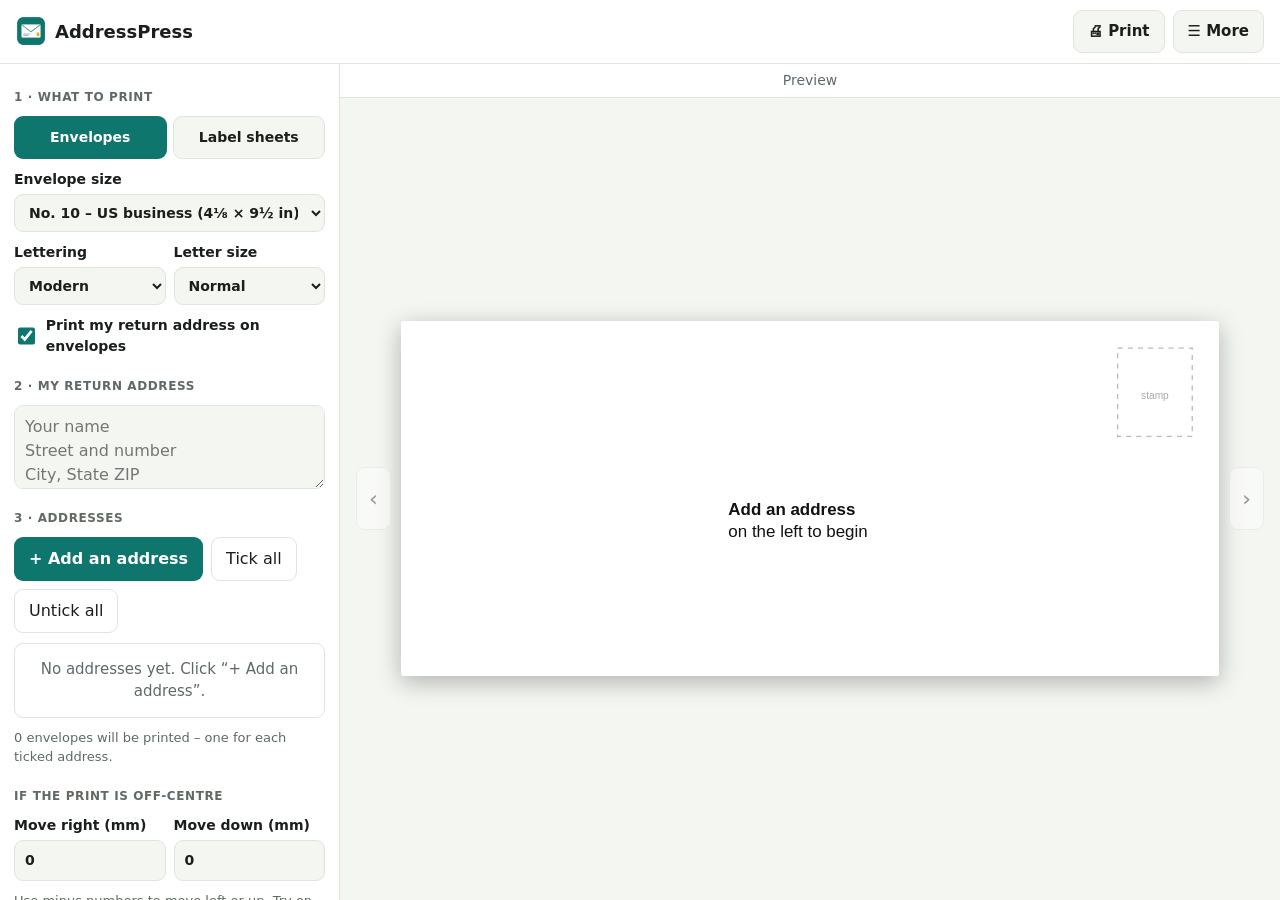
==== index.html @ 4247af62 "AddressPress 1.0" ====
<!doctype html>
<html lang="en">
<head>
  <meta charset="utf-8">
  <meta name="viewport" content="width=device-width, initial-scale=1">
  <title>AddressPress – Envelope &amp; Label Printer</title>
  <meta name="description" content="Print addresses on envelopes and label sheets from your own address book. Simple, private and offline, with no print limits.">
  <meta name="theme-color" content="#0f766e">
  <link rel="manifest" href="manifest.json">
  <link rel="icon" href="icon-192.png">
  <link rel="stylesheet" href="style.css">
  <style id="pageRule"></style>
</head>
<body>
  <header class="topbar">
    <div class="brand"><img src="icon-192.png" alt="" width="30" height="30"><span>AddressPress</span></div>
    <span class="tree-title"></span>
    <div class="top-btns">
      <button id="printBtn" class="tb">🖨 Print</button>
      <button id="testBtn" class="tb">Print a test page</button>
      <button id="moreBtn" class="tb">☰ More</button>
      <button id="proBtn" class="pro-btn" hidden>★ Get Pro</button>
    </div>
    <div id="menu" class="menu" hidden>
      <button id="importBtn">Import addresses from a CSV file… <span class="badge pro-only">PRO</span></button>
      <button id="exportBtn">Save all addresses as a CSV file</button>
      <button id="sampleBtn">Add some sample addresses</button>
      <button id="clearBtn" class="danger">Delete all addresses…</button>
      <a href="help.html" target="_blank" rel="noopener">❓ How to use AddressPress</a>
      <a href="mailto:thequan03072002@gmail.com?subject=AddressPress%20feedback">✉ Feedback &amp; support</a>
      <a href="https://apps.microsoft.com/detail/9MWSF3JMP1GJ" target="_blank" rel="noopener">More apps: PrintCal photo calendar maker</a>
      <a href="https://apps.microsoft.com/detail/9NRR32J91340" target="_blank" rel="noopener">More apps: Kinleaf family tree maker</a>
    </div>
    <input id="fileIn" type="file" accept=".csv,text/csv,text/plain" hidden>
  </header>

  <main class="layout">
    <aside class="left">
      <h2>1 · What to print</h2>
      <div class="seg3" id="modes" style="grid-template-columns:1fr 1fr">
        <button data-m="env">Envelopes</button>
        <button data-m="lab">Label sheets</button>
      </div>
      <label class="field" id="envF">Envelope size<select id="env"></select></label>
      <div class="two" id="envCustomF" hidden>
        <label class="field">Width (mm)<input id="ew" type="text" inputmode="decimal" maxlength="5"></label>
        <label class="field">Height (mm)<input id="eh" type="text" inputmode="decimal" maxlength="5"></label>
      </div>
      <label class="field" id="labF">Label sheet<select id="lab"></select></label>
      <div class="two" id="labOpts">
        <label class="field">Start at label no.<input id="start" type="text" inputmode="numeric" maxlength="2"></label>
        <label class="field">Labels show<select id="labWhat"><option value="to">Each address once</option><option value="ret">Only my return address</option></select></label>
      </div>
      <div class="two">
        <label class="field">Lettering<select id="font"><option value="sans">Modern</option><option value="serif">Classic</option><option value="script">Handwriting</option></select></label>
        <label class="field">Letter size<select id="size"><option value="0.85">Small</option><option value="1">Normal</option><option value="1.2">Large</option><option value="1.4">Extra large</option></select></label>
      </div>
      <label class="check" id="retChkF"><input id="showRet" type="checkbox"> Print my return address on envelopes</label>

      <h2>2 · My return address</h2>
      <textarea id="ret" placeholder="Your name&#10;Street and number&#10;City, State ZIP" spellcheck="false"></textarea>

      <h2>3 · Addresses <span id="count" style="text-transform:none;letter-spacing:0"></span></h2>
      <div class="row-btns" style="margin-top:0">
        <button id="addBtn" class="primary">+ Add an address</button>
        <button id="allBtn" class="ghost">Tick all</button>
        <button id="noneBtn" class="ghost">Untick all</button>
      </div>
      <ul id="contacts" class="contacts"></ul>
      <p id="hint" class="hint"></p>

      <h2>If the print is off-centre</h2>
      <div class="two">
        <label class="field">Move right (mm)<input id="dx" type="text" inputmode="decimal" maxlength="5"></label>
        <label class="field">Move down (mm)<input id="dy" type="text" inputmode="decimal" maxlength="5"></label>
      </div>
      <p class="hint">Use minus numbers to move left or up. Try on plain paper first.</p>
    </aside>

    <section class="stage">
      <div id="pager" class="pager"></div>
      <div class="preview">
        <button id="prev" class="nav" title="Previous page">‹</button>
        <div id="page" style="height:100%;display:flex;align-items:center;justify-content:center;min-width:0;flex:1"></div>
        <button id="next" class="nav" title="Next page">›</button>
      </div>
    </section>
  </main>

  <dialog id="cDialog" class="dlg">
    <h2 id="cTitle">Add an address</h2>
    <label class="field">Name<input id="cName" type="text" maxlength="80" placeholder="e.g. Mr and Mrs Robert Miller"></label>
    <label class="field">Address<textarea id="cAddr" maxlength="400" placeholder="Street and number&#10;City, State ZIP&#10;Country (if abroad)" spellcheck="false"></textarea></label>
    <div class="row-btns">
      <button id="cSave" class="primary">Save</button>
      <button id="cNext" class="ghost">Save and add another</button>
      <button id="cCancel" class="ghost">Cancel</button>
    </div>
  </dialog>

  <dialog id="proDialog" class="dlg">
    <h2>AddressPress Pro</h2>
    <p class="muted">One-time purchase. Yours forever on this Microsoft account. Printing is never limited – print as often as you like, also in the free version.</p>
    <ul class="pro-list">
      <li><strong>Unlimited addresses</strong> in your address book <span class="muted">(Free: 10)</span></li>
      <li><strong>Import from a CSV file</strong> – bring your list from Excel, Google Contacts or Outlook</li>
      <li><strong>Your own envelope size</strong> in millimetres</li>
    </ul>
    <p id="proMsg" class="pro-msg" hidden></p>
    <div class="row-btns">
      <button id="buyBtn" class="primary">Unlock Pro</button>
      <button id="restoreBtn" class="ghost">Restore purchase</button>
      <button id="closePro" class="ghost">Not now</button>
    </div>
  </dialog>

  <div id="toast" class="toast" hidden></div>
  <div id="printArea"></div>
  <script src="app.js"></script>
</body>
</html>
---- style.css ----
:root {
  --bg: #f4f6f2; --card: #ffffff; --text: #1a1f1b; --muted: #5f6b62;
  --line: #dfe5dc; --accent: #0f766e; --accent-2: #d5f2ee; --on-accent: #ffffff; --danger: #b42318;
  color-scheme: light dark;
}
@media (prefers-color-scheme: dark) {
  :root { --bg: #121613; --card: #1b211c; --text: #e9efe9; --muted: #9aa79d;
    --line: #2c362e; --accent: #5eead4; --accent-2: #0f3b37; --on-accent: #04211f; --danger: #f97066; }
}
* { box-sizing: border-box; }
html, body { height: 100%; }
body { margin: 0; font: 16px/1.5 "Segoe UI", system-ui, sans-serif; background: var(--bg); color: var(--text); display: flex; flex-direction: column; }
[hidden] { display: none !important; }
.topbar { position: relative; display: flex; align-items: center; gap: 14px; padding: 10px 16px; border-bottom: 1px solid var(--line); background: var(--card); }
.brand { display: flex; align-items: center; gap: 9px; font-weight: 700; font-size: 18px; }
.brand img { border-radius: 7px; }
.tree-title { flex: 1; min-width: 120px; font: 600 17px "Segoe UI", system-ui, sans-serif; padding: 8px 10px; border-radius: 9px; border: 1px solid transparent; background: transparent; color: var(--text); }
.tree-title:hover { border-color: var(--line); }
.top-btns { display: flex; gap: 8px; align-items: center; }
button { font: inherit; border-radius: 9px; padding: 9px 14px; cursor: pointer; border: 1px solid transparent; }
button:disabled { opacity: .45; cursor: not-allowed; }
.tb { background: var(--bg); color: var(--text); border-color: var(--line); font-weight: 600; font-size: 15px; }
.tb:hover, .ghost:hover { border-color: var(--accent); }
.primary { background: var(--accent); color: var(--on-accent); font-weight: 700; }
.ghost { background: transparent; color: var(--text); border-color: var(--line); }
.danger { color: var(--danger) !important; }
.pro-btn { background: linear-gradient(135deg, #f59e0b, #ef4444); color: #fff; font-weight: 700; border: 0; }
.pro-btn.is-pro { background: var(--accent-2); color: var(--accent); cursor: default; }
.badge { font-size: 10px; font-weight: 700; background: #f59e0b; color: #1f1503; border-radius: 4px; padding: 1px 5px; margin-left: 4px; vertical-align: 1px; }
body.unlocked .pro-only { display: none; }
.menu { position: absolute; right: 16px; top: 54px; z-index: 20; background: var(--card); border: 1px solid var(--line); border-radius: 12px; padding: 6px; display: flex; flex-direction: column; min-width: 300px; box-shadow: 0 10px 30px rgba(0,0,0,.25); }
.menu button, .menu a { text-align: left; background: transparent; color: var(--text); padding: 10px 12px; border-radius: 8px; text-decoration: none; font-size: 15px; }
.menu button:hover, .menu a:hover { background: var(--accent-2); }

.layout { flex: 1; min-height: 0; display: grid; grid-template-columns: 340px minmax(0, 1fr); }
.left, .right { background: var(--card); padding: 14px; overflow: auto; display: flex; flex-direction: column; gap: 10px; }
.left { border-right: 1px solid var(--line); }
.right { border-left: 1px solid var(--line); }
@media (max-width: 900px) { .layout { grid-template-columns: 1fr; grid-template-rows: auto 60vh auto; } .left { max-height: 160px; } }
input[type=text], input[type=search], select, textarea { font: inherit; padding: 9px 10px; border-radius: 9px; border: 1px solid var(--line); background: var(--bg); color: var(--text); width: 100%; }
input:focus, select:focus, textarea:focus, button:focus-visible { outline: 3px solid var(--accent); outline-offset: 1px; }
textarea { min-height: 70px; resize: vertical; }
.people { list-style: none; margin: 0; padding: 0; display: flex; flex-direction: column; gap: 2px; flex: 1; overflow: auto; }
.people button { width: 100%; text-align: left; background: transparent; color: var(--text); padding: 7px 9px; font-size: 15px; overflow: hidden; text-overflow: ellipsis; white-space: nowrap; }
.people button:hover { background: var(--bg); }
.people button.on { background: var(--accent-2); color: var(--accent); font-weight: 700; }
.people small { color: var(--muted); font-weight: 400; }
.hint { color: var(--muted); font-size: 13px; font-weight: 400; margin: 0; }
.muted { color: var(--muted); }

.stage { position: relative; min-width: 0; min-height: 0; display: flex; flex-direction: column; }
.stagebar { display: flex; justify-content: space-between; align-items: center; gap: 12px; padding: 8px 12px; border-bottom: 1px solid var(--line); background: var(--card); font-size: 14px; }
.stagebar label { display: flex; align-items: center; gap: 8px; color: var(--muted); min-width: 0; }
.stagebar select { width: auto; max-width: 340px; padding: 6px 8px; }
.zoom { display: flex; gap: 4px; }
.zoom button { background: var(--bg); color: var(--text); border-color: var(--line); padding: 5px 12px; font-weight: 700; }
#svg { flex: 1; width: 100%; min-height: 0; cursor: grab; touch-action: none; background: var(--bg); }
#svg.drag { cursor: grabbing; }
#svg .p { cursor: pointer; }
.stage-hint { position: absolute; left: 0; right: 0; bottom: 8px; text-align: center; color: var(--muted); font-size: 13px; margin: 0; pointer-events: none; }

.right h2 { font-size: 20px; margin: 0; }
.field { display: flex; flex-direction: column; gap: 4px; font-weight: 600; font-size: 14px; }
.two { display: grid; grid-template-columns: 1fr 1fr; gap: 8px; }
.seg { display: flex; gap: 0; border: 1px solid var(--line); border-radius: 9px; overflow: hidden; }
.seg button { flex: 1; border-radius: 0; background: var(--bg); color: var(--text); padding: 8px 6px; font-size: 14px; }
.seg button.on { background: var(--accent); color: var(--on-accent); font-weight: 700; }
.photo-row { display: flex; align-items: center; gap: 12px; }
.photo { width: 76px; height: 76px; border-radius: 50%; object-fit: cover; background: var(--accent-2); border: 2px solid var(--line); display: flex; align-items: center; justify-content: center; font-weight: 700; font-size: 24px; color: var(--accent); flex: none; }
.rel { display: grid; grid-template-columns: 1fr 1fr; gap: 8px; }
.rel button { background: var(--accent-2); color: var(--accent); font-weight: 700; font-size: 14px; padding: 10px 6px; }
.rel button:hover { outline: 2px solid var(--accent); }
.rel .wide { grid-column: 1 / -1; }
.check { display: flex; align-items: center; gap: 8px; font-weight: 600; font-size: 14px; }
.check input { width: 18px; height: 18px; accent-color: var(--accent); }
.sect { font-size: 12px; text-transform: uppercase; letter-spacing: .6px; color: var(--muted); margin: 8px 0 0; }
.empty-panel { color: var(--muted); text-align: center; margin-top: 30px; }

.dlg { border: 1px solid var(--line); border-radius: 16px; padding: 24px; background: var(--card); color: var(--text); max-width: 460px; width: calc(100% - 32px); }
.dlg::backdrop { background: rgba(0,0,0,.55); }
.dlg h2 { margin: 0 0 6px; font-size: 22px; }
.dlg .field { margin-top: 12px; }
.row-btns { display: flex; gap: 8px; flex-wrap: wrap; margin-top: 18px; }
.pro-list { padding-left: 20px; line-height: 1.8; }
.pro-msg { background: var(--accent-2); border-radius: 8px; padding: 9px 11px; }
.pick-list { display: flex; flex-direction: column; gap: 8px; margin-top: 12px; }
.pick-list button { background: var(--accent-2); color: var(--accent); font-weight: 700; text-align: left; }
.toast { position: fixed; left: 50%; bottom: 26px; transform: translateX(-50%); background: #1f2937; color: #fff; padding: 11px 18px; border-radius: 10px; z-index: 50; max-width: calc(100% - 24px); }

.left h2 { font-size: 12px; text-transform: uppercase; letter-spacing: .6px; color: var(--muted); margin: 10px 0 0; }
.three { display: grid; grid-template-columns: 1.3fr .8fr 1.2fr; gap: 6px; }
.addrow { display: flex; gap: 6px; }
.addrow input { flex: 1; }
.events { list-style: none; margin: 0; padding: 0; display: flex; flex-direction: column; gap: 2px; }
.events li { display: flex; align-items: center; gap: 8px; padding: 5px 6px; border-radius: 8px; font-size: 14px; }
.events li:hover { background: var(--bg); }
.events .when { color: var(--muted); font-variant-numeric: tabular-nums; min-width: 54px; }
.events .txt { flex: 1; overflow: hidden; text-overflow: ellipsis; white-space: nowrap; }
.events button { background: transparent; color: var(--muted); padding: 2px 8px; border-color: transparent; }
.events button:hover { color: var(--danger); border-color: var(--line); }
.stage { align-items: stretch; background: var(--bg); }
.months { display: flex; gap: 4px; padding: 8px 12px; flex-wrap: wrap; justify-content: center; border-bottom: 1px solid var(--line); background: var(--card); }
.months button { background: var(--bg); color: var(--text); border-color: var(--line); padding: 5px 10px; font-size: 14px; position: relative; }
.months button.on { background: var(--accent); color: var(--on-accent); font-weight: 700; border-color: transparent; }
.months button.has::after { content: ""; position: absolute; right: 3px; top: 3px; width: 6px; height: 6px; border-radius: 50%; background: #f59e0b; }
.preview { flex: 1; min-height: 0; display: flex; align-items: center; justify-content: center; padding: 16px; gap: 10px; }
.preview svg { max-width: 100%; max-height: 100%; width: auto; height: 100%; background: #fff; box-shadow: 0 6px 24px rgba(0,0,0,.28); border-radius: 3px; }
.nav { background: var(--card); color: var(--text); border-color: var(--line); font-size: 22px; padding: 14px 12px; }
.swatches { display: flex; gap: 6px; flex-wrap: wrap; }
.swatches button { width: 30px; height: 30px; border-radius: 50%; padding: 0; border: 3px solid transparent; }
.swatches button.on { border-color: var(--text); }

#printArea { display: none; }
@media print {
  body > *:not(#printArea) { display: none !important; }
  body { background: #fff; display: block; margin: 0; }
  #printArea { display: block; }
  #printArea svg { display: block; width: 100vw; height: 100vh; page-break-after: always; break-after: page; }
}
.seg3 { display: grid; grid-template-columns: 1fr 1fr 1fr; gap: 6px; }
.seg3 button { background: var(--bg); color: var(--text); border-color: var(--line); padding: 10px 4px; font-size: 14px; font-weight: 600; }
.seg3 button.on { background: var(--accent); color: var(--on-accent); border-color: transparent; }
#words { min-height: 220px; font-size: 16px; line-height: 1.45; flex: 1; }
.pager { text-align: center; padding: 6px; color: var(--muted); font-size: 14px; background: var(--card); border-bottom: 1px solid var(--line); }
.warn { background: var(--accent-2); border-radius: 8px; padding: 8px 10px; font-size: 13px; margin: 0; }
.contacts { flex: none; min-height: 46px; list-style: none; margin: 0; padding: 0; display: flex; flex-direction: column; gap: 2px; max-height: 260px; overflow: auto; border: 1px solid var(--line); border-radius: 9px; }
.contacts li { display: flex; align-items: center; gap: 8px; padding: 6px 8px; font-size: 15px; }
.contacts li:hover { background: var(--bg); }
.contacts input { width: 18px; height: 18px; accent-color: var(--accent); flex: none; }
.contacts .nm { flex: 1; overflow: hidden; text-overflow: ellipsis; white-space: nowrap; cursor: pointer; }
.contacts small { color: var(--muted); }
.contacts button { background: transparent; color: var(--muted); padding: 2px 8px; border-color: transparent; }
.contacts button:hover { color: var(--danger); border-color: var(--line); }
.contacts .none { color: var(--muted); padding: 14px; text-align: center; }
.preview svg { height: auto; max-height: 100%; }
#ret { min-height: 84px; }
#cAddr { min-height: 110px; }
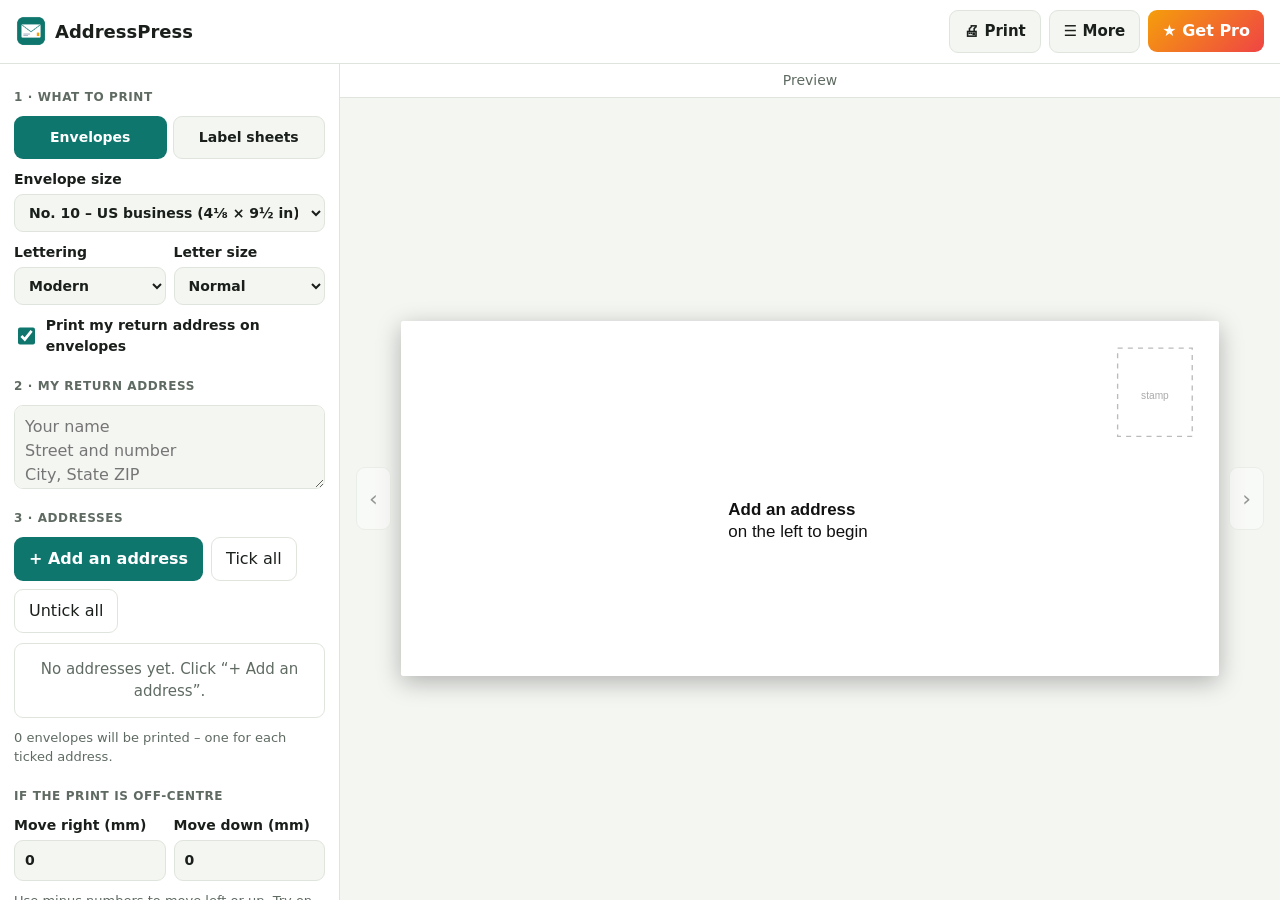
==== commit 3e0ade7c: "Harden Pro check, close side doors, feedback note" ====
--- a/index.html
+++ b/index.html
@@ -22,7 +22,7 @@
       <button id="proBtn" class="pro-btn" hidden>★ Get Pro</button>
     </div>
     <div id="menu" class="menu" hidden>
-      <button id="importBtn">Import addresses from a CSV file… <span class="badge pro-only">PRO</span></button>
+      <button id="importBtn">Import addresses from Excel or CSV… <span class="badge pro-only">PRO</span></button>
       <button id="exportBtn">Save all addresses as a CSV file</button>
       <button id="sampleBtn">Add some sample addresses</button>
       <button id="clearBtn" class="danger">Delete all addresses…</button>
@@ -75,6 +75,7 @@
         <label class="field">Move down (mm)<input id="dy" type="text" inputmode="decimal" maxlength="5"></label>
       </div>
       <p class="hint">Use minus numbers to move left or up. Try on plain paper first.</p>
+      <p class="fb-note">💬 Something not working the way you want? Tell me – <a href="mailto:thequan03072002@gmail.com?subject=AddressPress%20feedback">thequan03072002@gmail.com</a>. I read every message and improve the app.</p>
     </aside>
 
     <section class="stage">
@@ -106,9 +107,10 @@
       <li><strong>Import from a CSV file</strong> – bring your list from Excel, Google Contacts or Outlook</li>
       <li><strong>Your own envelope size</strong> in millimetres</li>
     </ul>
+    <p class="fb-note">💬 Something not working the way you want? Tell me – <a href="mailto:thequan03072002@gmail.com?subject=AddressPress%20feedback">thequan03072002@gmail.com</a>. I read every message and improve the app.</p>
     <p id="proMsg" class="pro-msg" hidden></p>
     <div class="row-btns">
-      <button id="buyBtn" class="primary">Unlock Pro</button>
+      <button id="buyBtn" class="primary" autofocus>Unlock Pro</button>
       <button id="restoreBtn" class="ghost">Restore purchase</button>
       <button id="closePro" class="ghost">Not now</button>
     </div>
@@ -116,6 +118,7 @@
 
   <div id="toast" class="toast" hidden></div>
   <div id="printArea"></div>
+  <script src="datain.js"></script>
   <script src="app.js"></script>
 </body>
 </html>
--- a/style.css
+++ b/style.css
@@ -37,6 +37,7 @@
 .left { border-right: 1px solid var(--line); }
 .right { border-left: 1px solid var(--line); }
 @media (max-width: 900px) { .layout { grid-template-columns: 1fr; grid-template-rows: auto 60vh auto; } .left { max-height: 160px; } }
+@media (max-width: 640px) { .topbar { flex-wrap: wrap; gap: 8px; padding: 8px 10px; } .tree-title:empty { display: none; } .top-btns { flex-wrap: wrap; margin-left: auto; } .tb { font-size: 14px; padding: 7px 10px; } .left { max-height: 45vh; } }
 input[type=text], input[type=search], select, textarea { font: inherit; padding: 9px 10px; border-radius: 9px; border: 1px solid var(--line); background: var(--bg); color: var(--text); width: 100%; }
 input:focus, select:focus, textarea:focus, button:focus-visible { outline: 3px solid var(--accent); outline-offset: 1px; }
 textarea { min-height: 70px; resize: vertical; }
@@ -135,3 +136,5 @@
 .preview svg { height: auto; max-height: 100%; }
 #ret { min-height: 84px; }
 #cAddr { min-height: 110px; }
+.fb-note { color: var(--muted); font-size: 13px; line-height: 1.45; margin: 8px 0 0; overflow-wrap: anywhere; }
+.fb-note a { color: var(--accent); }
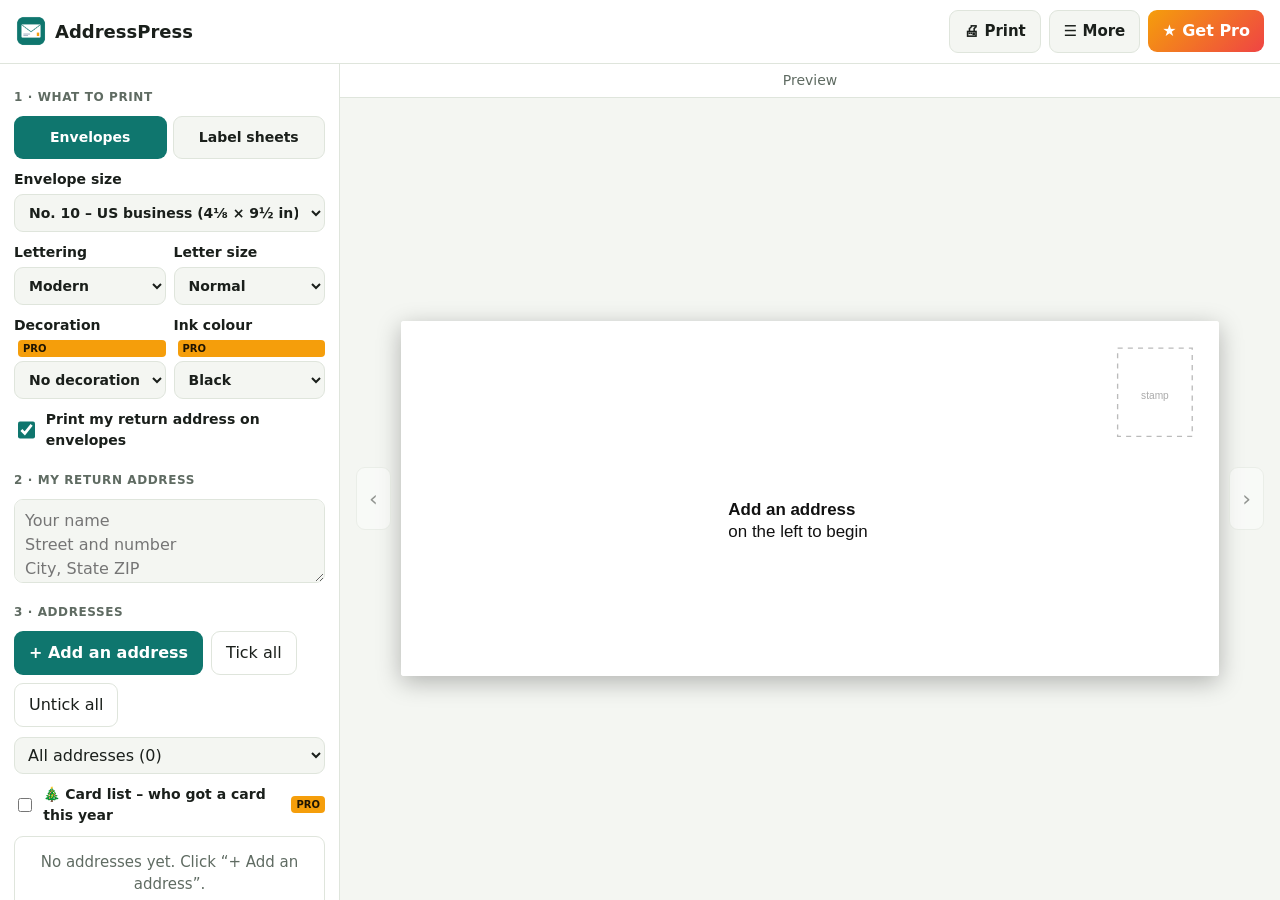
==== commit 7ca77255: "v9: groups, holiday card list, decorations, ink colours, new lettering" ====
--- a/index.html
+++ b/index.html
@@ -52,8 +52,12 @@
         <label class="field">Labels show<select id="labWhat"><option value="to">Each address once</option><option value="ret">Only my return address</option></select></label>
       </div>
       <div class="two">
-        <label class="field">Lettering<select id="font"><option value="sans">Modern</option><option value="serif">Classic</option><option value="script">Handwriting</option></select></label>
+        <label class="field">Lettering<select id="font"><option value="sans">Modern</option><option value="serif">Classic</option><option value="script">Handwriting</option><option value="elegant">Elegant ★</option><option value="pen">Pen ★</option></select></label>
         <label class="field">Letter size<select id="size"><option value="0.85">Small</option><option value="1">Normal</option><option value="1.2">Large</option><option value="1.4">Extra large</option></select></label>
+      </div>
+      <div class="two">
+        <label class="field">Decoration <span class="badge pro-only">PRO</span><select id="design"></select></label>
+        <label class="field">Ink colour <span class="badge pro-only">PRO</span><select id="ink"></select></label>
       </div>
       <label class="check" id="retChkF"><input id="showRet" type="checkbox"> Print my return address on envelopes</label>
 
@@ -65,6 +69,17 @@
         <button id="addBtn" class="primary">+ Add an address</button>
         <button id="allBtn" class="ghost">Tick all</button>
         <button id="noneBtn" class="ghost">Untick all</button>
+      </div>
+      <div class="grp-bar"><select id="grpFilter" aria-label="Show a group"></select><button id="grpTick" class="ghost small" hidden></button></div>
+      <label class="check"><input id="cardsOn" type="checkbox"> 🎄 Card list – who got a card this year <span class="badge pro-only">PRO</span></label>
+      <div id="cardBox" class="card-box" hidden>
+        <div class="row-btns tight"><label class="field inline">Year<select id="cardYear"></select></label><span id="cardStats" class="hint"></span></div>
+        <p class="hint">✉ = you sent them a card · 📬 = they sent you one. Click to mark.</p>
+        <div class="row-btns tight">
+          <button id="tickNotSent" class="ghost small">Tick who has not got one yet</button>
+          <button id="tickLast" class="ghost small">Tick last year’s list</button>
+          <button id="markSent" class="ghost small">✉ Mark ticked as sent</button>
+        </div>
       </div>
       <ul id="contacts" class="contacts"></ul>
       <p id="hint" class="hint"></p>
@@ -92,6 +107,8 @@
     <h2 id="cTitle">Add an address</h2>
     <label class="field">Name<input id="cName" type="text" maxlength="80" placeholder="e.g. Mr and Mrs Robert Miller"></label>
     <label class="field">Address<textarea id="cAddr" maxlength="400" placeholder="Street and number&#10;City, State ZIP&#10;Country (if abroad)" spellcheck="false"></textarea></label>
+    <div class="field">Groups<div id="cGroups" class="gchips"></div>
+      <div class="grp-new"><input id="cGroupName" type="text" maxlength="30" placeholder="New group, e.g. Wedding guests"><button id="cNewGroup" type="button" class="ghost small">＋ Add</button></div></div>
     <div class="row-btns">
       <button id="cSave" class="primary">Save</button>
       <button id="cNext" class="ghost">Save and add another</button>
@@ -106,6 +123,9 @@
       <li><strong>Unlimited addresses</strong> in your address book <span class="muted">(Free: 10)</span></li>
       <li><strong>Import from a CSV file</strong> – bring your list from Excel, Google Contacts or Outlook</li>
       <li><strong>Your own envelope size</strong> in millimetres</li>
+      <li><strong>Decorations</strong> – holly, Christmas trees, snowflakes, stars, hearts, flowers, balloons, elegant border</li>
+      <li><strong>Coloured ink</strong> and the <strong>Elegant</strong> and <strong>Pen</strong> lettering</li>
+      <li><strong>🎄 Card list</strong> – who got a card, who sent you one, last year’s list in one click</li>
     </ul>
     <p class="fb-note">💬 Something not working the way you want? Tell me – <a href="mailto:thequan03072002@gmail.com?subject=AddressPress%20feedback">thequan03072002@gmail.com</a>. I read every message and improve the app.</p>
     <p id="proMsg" class="pro-msg" hidden></p>
--- a/style.css
+++ b/style.css
@@ -138,3 +138,19 @@
 #cAddr { min-height: 110px; }
 .fb-note { color: var(--muted); font-size: 13px; line-height: 1.45; margin: 8px 0 0; overflow-wrap: anywhere; }
 .fb-note a { color: var(--accent); }
+.grp-bar { display: flex; gap: 6px; align-items: center; }
+.grp-bar select { flex: 1; padding: 7px 9px; }
+.small { padding: 5px 10px; font-size: 13px; }
+.tight { margin-top: 0 !important; flex-wrap: wrap; align-items: center; }
+.field.inline { flex-direction: row; align-items: center; gap: 6px; }
+.field.inline select { width: auto; padding: 4px 8px; }
+.card-box { background: var(--accent-2); border-radius: 10px; padding: 8px 10px; display: flex; flex-direction: column; gap: 6px; }
+.gdot { display: inline-block; width: 9px; height: 9px; border-radius: 50%; margin-right: 3px; vertical-align: 1px; }
+.contacts .ct { background: transparent; border: 1px solid var(--line); padding: 1px 5px; font-size: 13px; opacity: .35; filter: grayscale(1); }
+.contacts .ct.on { opacity: 1; filter: none; border-color: var(--accent); background: var(--accent-2); }
+.gchips { display: flex; flex-wrap: wrap; gap: 6px; margin-top: 4px; font-weight: 400; }
+.gchip { display: inline-flex; align-items: center; gap: 4px; border: 1px solid var(--line); border-radius: 14px; padding: 3px 9px; font-size: 13px; cursor: pointer; }
+.gchip input { width: 14px; height: 14px; }
+.grp-new { display: flex; gap: 6px; margin-top: 6px; }
+.grp-new input { flex: 1; padding: 6px 8px; font-weight: 400; }
+.warn { color: var(--danger); }
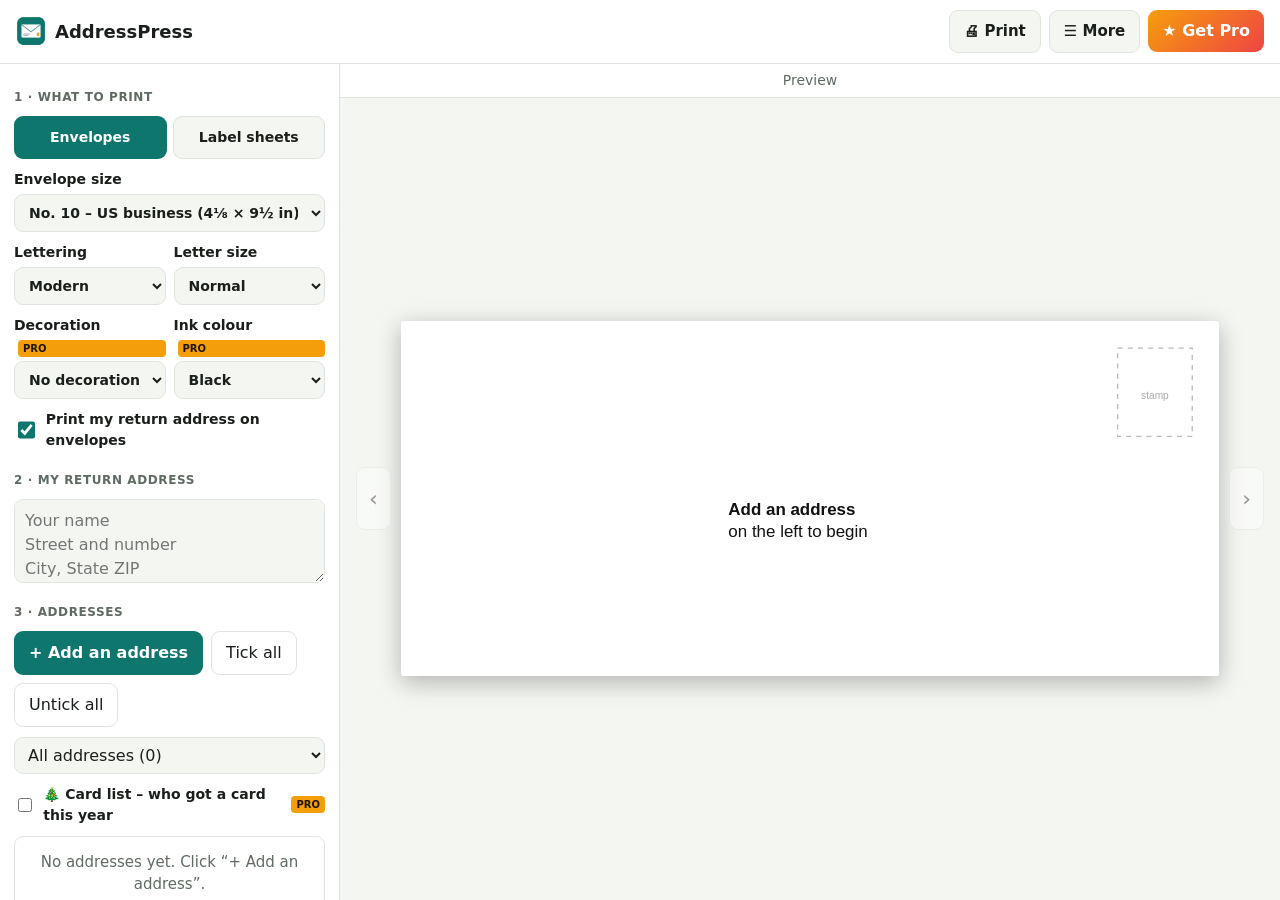
==== commit 0cefd435: "Add Rate this app link and one-time rating question" ====
--- a/index.html
+++ b/index.html
@@ -140,5 +140,6 @@
   <div id="printArea"></div>
   <script src="datain.js"></script>
   <script src="app.js"></script>
+  <script src="rate.js" data-id="9PJZFJ139JC2" data-app="AddressPress"></script>
 </body>
 </html>
